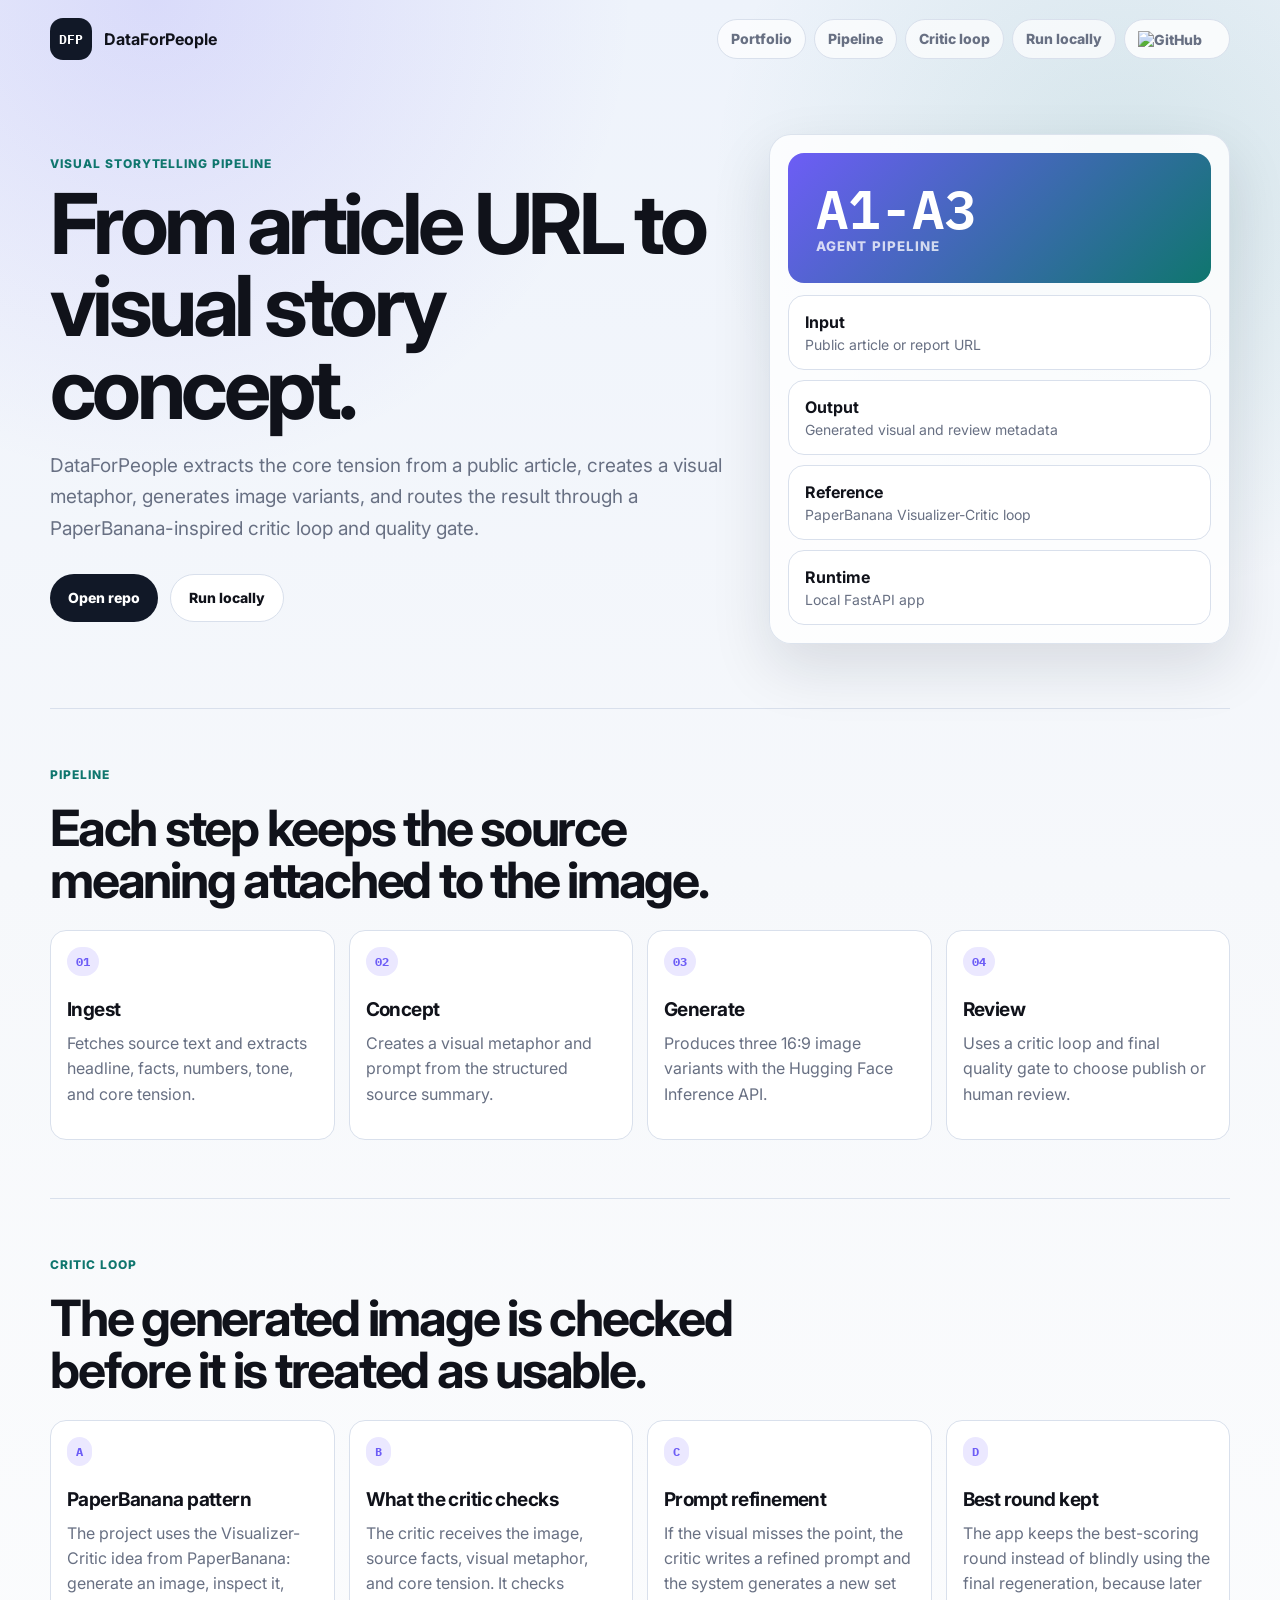
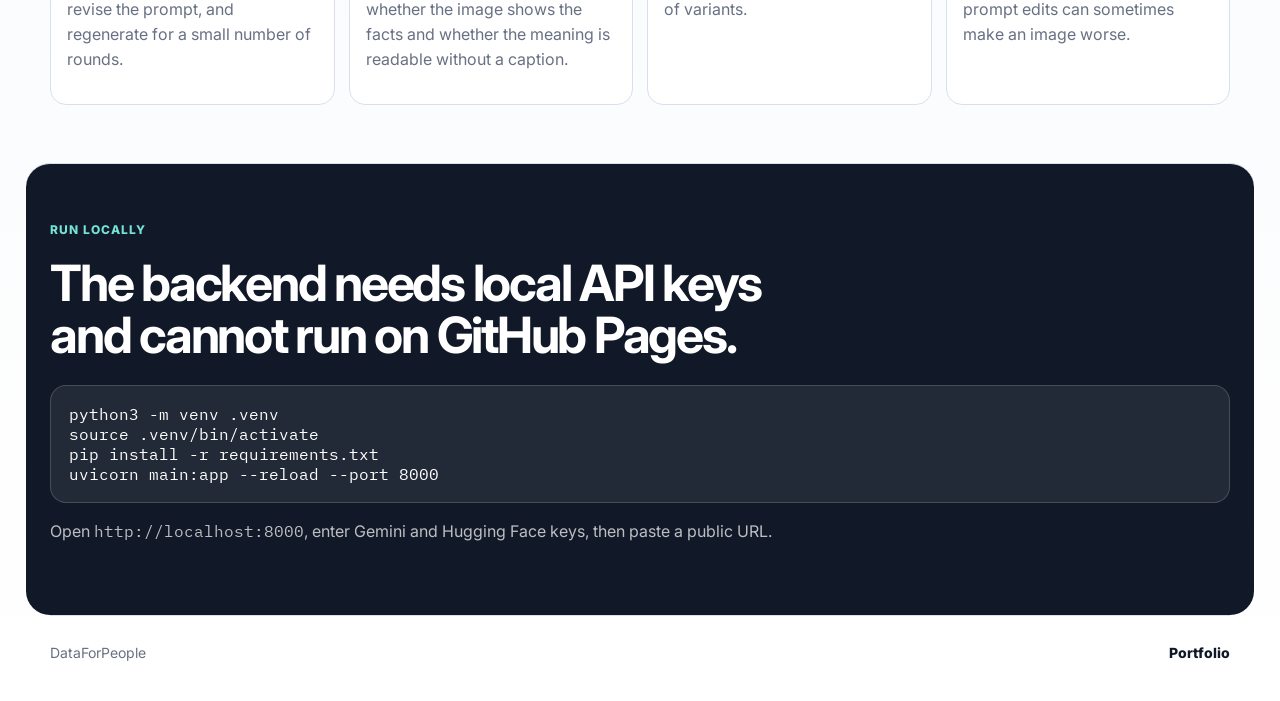
==== docs/index.html @ 2cfd579c "style: use GitHub logo in project nav" ====
<!doctype html>
<html lang="en">
  <head>
    <meta charset="utf-8" />
    <meta name="viewport" content="width=device-width, initial-scale=1" />
    <meta name="description" content="DataForPeople turns public articles into visual story concepts and generated images." />
    <title>DataForPeople</title>
    <link rel="preconnect" href="https://fonts.googleapis.com" />
    <link rel="preconnect" href="https://fonts.gstatic.com" crossorigin />
    <link href="https://fonts.googleapis.com/css2?family=IBM+Plex+Mono:wght@400;500;600&family=Inter:wght@400;500;600;700;800&display=swap" rel="stylesheet" />
    <link rel="stylesheet" href="styles.css" />
  </head>
  <body>
    <header class="site-header">
      <a class="brand" href="#top">
        <span>DFP</span>
        <strong>DataForPeople</strong>
      </a>
      <nav aria-label="Project navigation">
        <a href="https://fbaakyildiz.github.io/">Portfolio</a>
        <a href="#pipeline">Pipeline</a>
        <a href="#critic">Critic loop</a>
        <a href="#run">Run locally</a>
        <a class="github-nav-link" href="https://github.com/fbaakyildiz/DataForPeople" target="_blank" rel="noreferrer" aria-label="Open DataForPeople on GitHub">
          <img src="https://fbaakyildiz.github.io/assets/githublogo.png" alt="GitHub" />
        </a>
      </nav>
    </header>

    <main id="top">
      <section class="hero">
        <div>
          <p class="eyebrow">Visual storytelling pipeline</p>
          <h1>From article URL to visual story concept.</h1>
          <p class="hero-text">
            DataForPeople extracts the core tension from a public article, creates a visual metaphor,
            generates image variants, and routes the result through a PaperBanana-inspired critic loop
            and quality gate.
          </p>
          <div class="hero-actions">
            <a class="button primary" href="https://github.com/fbaakyildiz/DataForPeople" target="_blank" rel="noreferrer">Open repo</a>
            <a class="button secondary" href="#run">Run locally</a>
          </div>
        </div>
        <aside class="panel" aria-label="Project summary">
          <div class="metric">
            <span>A1-A3</span>
            <small>agent pipeline</small>
          </div>
          <div class="panel-grid">
            <div>
              <strong>Input</strong>
              <span>Public article or report URL</span>
            </div>
            <div>
              <strong>Output</strong>
              <span>Generated visual and review metadata</span>
            </div>
            <div>
              <strong>Reference</strong>
              <span>PaperBanana Visualizer-Critic loop</span>
            </div>
            <div>
              <strong>Runtime</strong>
              <span>Local FastAPI app</span>
            </div>
          </div>
        </aside>
      </section>

      <section class="section" id="pipeline">
        <div class="section-heading">
          <p class="eyebrow">Pipeline</p>
          <h2>Each step keeps the source meaning attached to the image.</h2>
        </div>
        <div class="steps-grid">
          <article>
            <span>01</span>
            <h3>Ingest</h3>
            <p>Fetches source text and extracts headline, facts, numbers, tone, and core tension.</p>
          </article>
          <article>
            <span>02</span>
            <h3>Concept</h3>
            <p>Creates a visual metaphor and prompt from the structured source summary.</p>
          </article>
          <article>
            <span>03</span>
            <h3>Generate</h3>
            <p>Produces three 16:9 image variants with the Hugging Face Inference API.</p>
          </article>
          <article>
            <span>04</span>
            <h3>Review</h3>
            <p>Uses a critic loop and final quality gate to choose publish or human review.</p>
          </article>
        </div>
      </section>

      <section class="section" id="critic">
        <div class="section-heading">
          <p class="eyebrow">Critic loop</p>
          <h2>The generated image is checked before it is treated as usable.</h2>
        </div>
        <div class="steps-grid">
          <article>
            <span>A</span>
            <h3>PaperBanana pattern</h3>
            <p>The project uses the Visualizer-Critic idea from PaperBanana: generate an image, inspect it, revise the prompt, and regenerate for a small number of rounds.</p>
          </article>
          <article>
            <span>B</span>
            <h3>What the critic checks</h3>
            <p>The critic receives the image, source facts, visual metaphor, and core tension. It checks whether the image shows the facts and whether the meaning is readable without a caption.</p>
          </article>
          <article>
            <span>C</span>
            <h3>Prompt refinement</h3>
            <p>If the visual misses the point, the critic writes a refined prompt and the system generates a new set of variants.</p>
          </article>
          <article>
            <span>D</span>
            <h3>Best round kept</h3>
            <p>The app keeps the best-scoring round instead of blindly using the final regeneration, because later prompt edits can sometimes make an image worse.</p>
          </article>
        </div>
      </section>

      <section class="section dark" id="run">
        <div class="section-heading">
          <p class="eyebrow">Run locally</p>
          <h2>The backend needs local API keys and cannot run on GitHub Pages.</h2>
        </div>
        <pre><code>python3 -m venv .venv
source .venv/bin/activate
pip install -r requirements.txt
uvicorn main:app --reload --port 8000</code></pre>
        <p class="note">Open <code>http://localhost:8000</code>, enter Gemini and Hugging Face keys, then paste a public URL.</p>
      </section>
    </main>

    <footer>
      <span>DataForPeople</span>
      <span>
        <a href="https://fbaakyildiz.github.io/">Portfolio</a>
      </span>
    </footer>
  </body>
</html>
---- docs/styles.css ----
:root {
  color-scheme: light;
  --ink: #10121a;
  --muted: #687083;
  --line: #d9e0ec;
  --paper: #f6f8fb;
  --surface: #ffffff;
  --violet: #6d5df6;
  --teal: #0f766e;
  --dark: #111827;
  --shadow: 0 24px 60px rgba(15, 23, 42, 0.12);
}

* {
  box-sizing: border-box;
}

html {
  scroll-behavior: smooth;
}

body {
  margin: 0;
  background:
    radial-gradient(circle at 12% 0%, rgba(109, 93, 246, 0.16), transparent 30rem),
    radial-gradient(circle at 88% 8%, rgba(15, 118, 110, 0.12), transparent 26rem),
    linear-gradient(180deg, #eef3fb 0%, var(--paper) 38%, #ffffff 100%);
  color: var(--ink);
  font-family: Inter, system-ui, -apple-system, BlinkMacSystemFont, "Segoe UI", sans-serif;
}

a {
  color: inherit;
  text-decoration: none;
}

.site-header,
main,
footer {
  width: min(1180px, calc(100% - 32px));
  margin: 0 auto;
}

.site-header {
  display: flex;
  align-items: center;
  justify-content: space-between;
  gap: 20px;
  padding: 18px 0;
}

.brand {
  display: inline-flex;
  align-items: center;
  gap: 12px;
  font-weight: 800;
}

.brand span {
  display: grid;
  width: 42px;
  height: 42px;
  place-items: center;
  border-radius: 13px;
  background: var(--dark);
  color: #ffffff;
  font-family: "IBM Plex Mono", monospace;
  font-size: 13px;
}

nav {
  display: flex;
  flex-wrap: wrap;
  gap: 8px;
  justify-content: flex-end;
}

nav a,
.button {
  border-radius: 999px;
  font-size: 14px;
  font-weight: 800;
}

nav a {
  border: 1px solid var(--line);
  background: rgba(255, 255, 255, 0.7);
  color: var(--muted);
  padding: 10px 13px;
}

nav a.github-nav-link {
  display: inline-flex;
  width: 106px;
  min-height: 40px;
  align-items: center;
  justify-content: center;
  background: rgba(255, 255, 255, 0.82);
  padding: 8px 13px;
}

nav a.github-nav-link img {
  display: block;
  width: 78px;
  height: auto;
  object-fit: contain;
}

.hero {
  display: grid;
  grid-template-columns: minmax(0, 1.2fr) minmax(320px, 0.8fr);
  gap: 28px;
  min-height: 600px;
  align-items: center;
  padding: 56px 0 64px;
}

.eyebrow {
  margin: 0 0 12px;
  color: var(--teal);
  font-size: 12px;
  font-weight: 800;
  letter-spacing: 0.08em;
  text-transform: uppercase;
}

h1,
h2,
h3,
p {
  margin-top: 0;
}

h1 {
  max-width: 820px;
  margin-bottom: 20px;
  font-size: clamp(44px, 7vw, 84px);
  line-height: 0.98;
  letter-spacing: -0.055em;
}

h2 {
  max-width: 760px;
  margin-bottom: 0;
  font-size: clamp(30px, 4vw, 50px);
  line-height: 1.04;
  letter-spacing: -0.045em;
}

.hero-text {
  max-width: 720px;
  color: var(--muted);
  font-size: 19px;
  line-height: 1.65;
}

.hero-actions {
  display: flex;
  flex-wrap: wrap;
  gap: 12px;
  margin-top: 30px;
}

.button {
  display: inline-flex;
  min-height: 48px;
  align-items: center;
  justify-content: center;
  padding: 0 18px;
}

.button.primary {
  background: var(--dark);
  color: #ffffff;
}

.button.secondary {
  border: 1px solid var(--line);
  background: #ffffff;
}

.panel {
  border: 1px solid rgba(217, 224, 236, 0.9);
  border-radius: 22px;
  background: rgba(255, 255, 255, 0.8);
  box-shadow: var(--shadow);
  padding: 18px;
}

.metric {
  border-radius: 16px;
  background: linear-gradient(135deg, var(--violet), var(--teal));
  color: #ffffff;
  padding: 28px;
}

.metric span {
  display: block;
  font-family: "IBM Plex Mono", monospace;
  font-size: 54px;
  font-weight: 600;
  line-height: 1;
}

.metric small {
  color: rgba(255, 255, 255, 0.76);
  font-weight: 800;
  letter-spacing: 0.08em;
  text-transform: uppercase;
}

.panel-grid {
  display: grid;
  gap: 10px;
  margin-top: 12px;
}

.panel-grid div,
.steps-grid article {
  border: 1px solid var(--line);
  border-radius: 16px;
  background: var(--surface);
  padding: 16px;
}

.panel-grid strong,
.panel-grid span {
  display: block;
}

.panel-grid span {
  margin-top: 4px;
  color: var(--muted);
  font-size: 14px;
}

.section {
  border-top: 1px solid var(--line);
  padding: 58px 0;
}

.section.dark {
  width: calc(100% + 48px);
  margin-left: -24px;
  border-radius: 24px;
  background: var(--dark);
  color: #ffffff;
  padding: 58px 24px;
}

.section.dark .eyebrow {
  color: #75e2d5;
}

.section.dark .note {
  color: rgba(255, 255, 255, 0.72);
}

.section-heading {
  display: grid;
  gap: 8px;
  margin-bottom: 24px;
}

.steps-grid {
  display: grid;
  grid-template-columns: repeat(4, minmax(0, 1fr));
  gap: 14px;
}

.steps-grid span {
  display: inline-flex;
  margin-bottom: 22px;
  border-radius: 999px;
  background: #ebe8ff;
  color: var(--violet);
  font-family: "IBM Plex Mono", monospace;
  font-size: 12px;
  font-weight: 800;
  padding: 7px 9px;
}

.steps-grid h3 {
  margin-bottom: 10px;
  font-size: 19px;
  letter-spacing: -0.03em;
}

.steps-grid p {
  color: var(--muted);
  line-height: 1.58;
}

pre {
  margin: 0 0 18px;
  overflow-x: auto;
  border: 1px solid rgba(255, 255, 255, 0.16);
  border-radius: 16px;
  background: rgba(255, 255, 255, 0.08);
  padding: 18px;
}

code {
  font-family: "IBM Plex Mono", monospace;
}

footer {
  display: flex;
  justify-content: space-between;
  gap: 16px;
  border-top: 1px solid var(--line);
  color: var(--muted);
  font-size: 14px;
  padding: 28px 0 40px;
}

footer span:last-child {
  display: flex;
  flex-wrap: wrap;
  gap: 14px;
}

footer a {
  color: var(--dark);
  font-weight: 800;
}

@media (max-width: 920px) {
  .hero,
  .steps-grid {
    grid-template-columns: 1fr;
  }
}

@media (max-width: 680px) {
  .site-header,
  footer {
    align-items: flex-start;
    flex-direction: column;
  }

  nav {
    justify-content: flex-start;
  }

  h1 {
    font-size: 43px;
  }

  .button {
    width: 100%;
  }
}
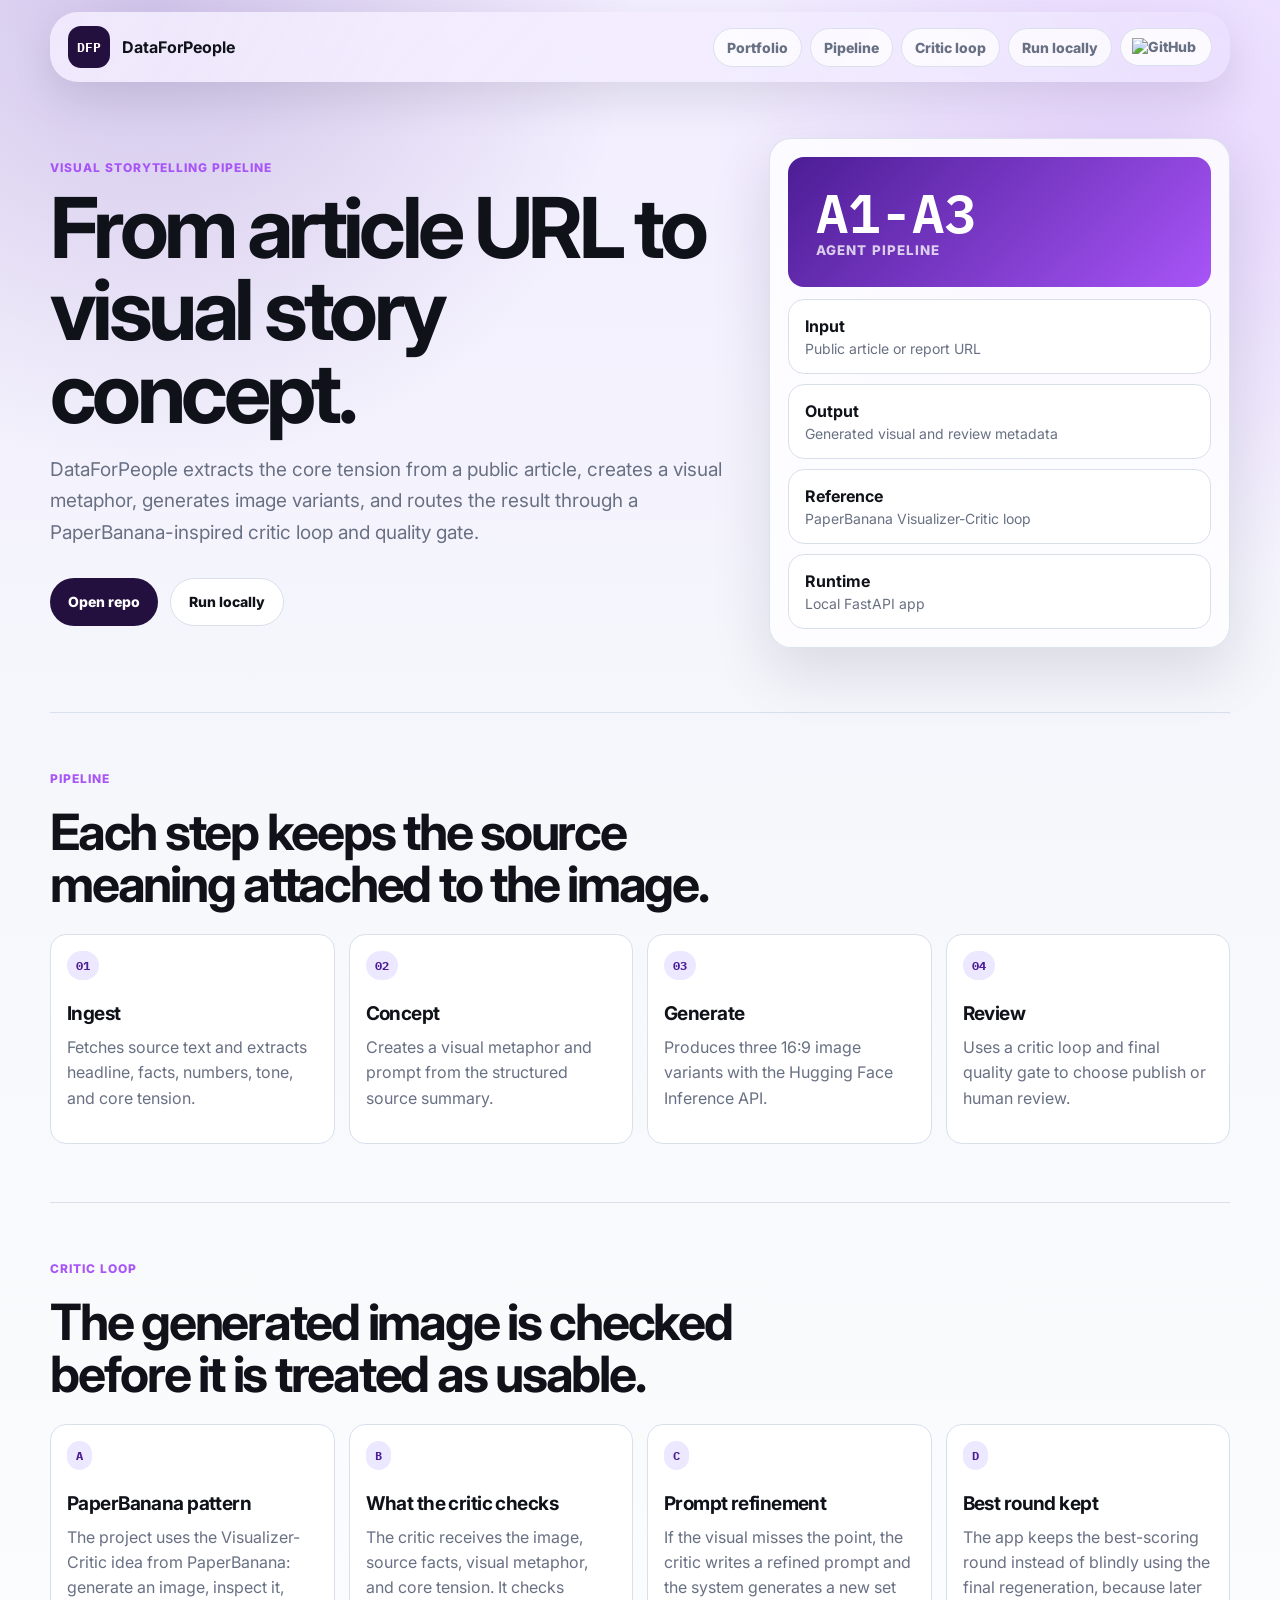
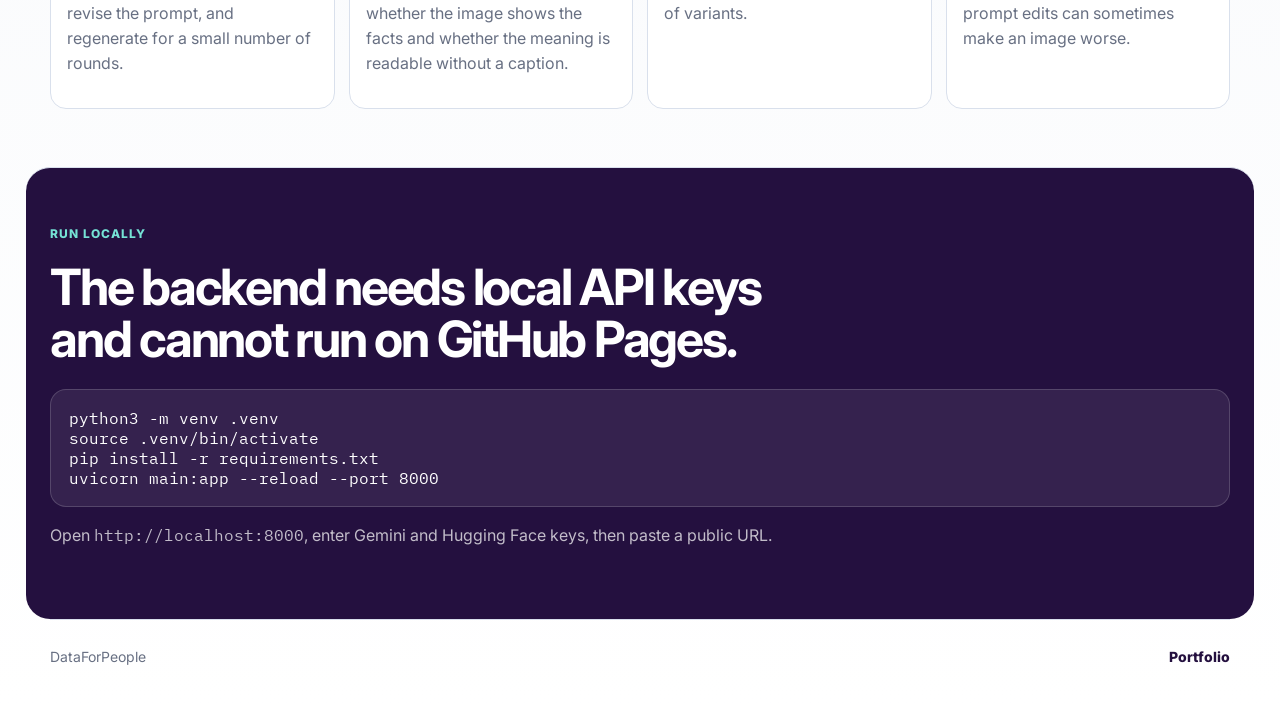
==== commit e974374e: "update" ====
--- a/docs/index.html
+++ b/docs/index.html
@@ -145,5 +145,7 @@
         <a href="https://fbaakyildiz.github.io/">Portfolio</a>
       </span>
     </footer>
+    <script src="https://cdnjs.cloudflare.com/ajax/libs/animejs/3.2.1/anime.min.js"></script>
+    <script src="https://fbaakyildiz.github.io/assets/page-animations.js?v=anime-2"></script>
   </body>
 </html>
--- a/docs/styles.css
+++ b/docs/styles.css
@@ -5,9 +5,9 @@
   --line: #d9e0ec;
   --paper: #f6f8fb;
   --surface: #ffffff;
-  --violet: #6d5df6;
-  --teal: #0f766e;
-  --dark: #111827;
+  --violet: #4c1d95;
+  --teal: #a855f7;
+  --dark: #24103f;
   --shadow: 0 24px 60px rgba(15, 23, 42, 0.12);
 }
 
@@ -22,9 +22,9 @@
 body {
   margin: 0;
   background:
-    radial-gradient(circle at 12% 0%, rgba(109, 93, 246, 0.16), transparent 30rem),
-    radial-gradient(circle at 88% 8%, rgba(15, 118, 110, 0.12), transparent 26rem),
-    linear-gradient(180deg, #eef3fb 0%, var(--paper) 38%, #ffffff 100%);
+    radial-gradient(circle at 12% 0%, rgba(76, 29, 149, 0.2), transparent 30rem),
+    radial-gradient(circle at 88% 8%, rgba(168, 85, 247, 0.18), transparent 26rem),
+    linear-gradient(180deg, #f2edff 0%, var(--paper) 38%, #ffffff 100%);
   color: var(--ink);
   font-family: Inter, system-ui, -apple-system, BlinkMacSystemFont, "Segoe UI", sans-serif;
 }
@@ -42,11 +42,22 @@
 }
 
 .site-header {
-  display: flex;
+  position: sticky;
+  top: 12px;
+  z-index: 20;
+  display: flex;
+  margin: 12px auto 0;
   align-items: center;
   justify-content: space-between;
   gap: 20px;
-  padding: 18px 0;
+  padding: 14px 18px;
+  border-radius: 28px;
+  background:
+    linear-gradient(135deg, rgba(246, 240, 255, 0.92), rgba(238, 232, 255, 0.82)),
+    radial-gradient(circle at 0% 0%, rgba(76, 29, 149, 0.34), transparent 22rem),
+    radial-gradient(circle at 100% 0%, rgba(168, 85, 247, 0.3), transparent 20rem);
+  box-shadow: 0 18px 42px rgba(15, 23, 42, 0.1);
+  backdrop-filter: blur(18px) saturate(1.16);
 }
 
 .brand {
@@ -91,18 +102,22 @@
 
 nav a.github-nav-link {
   display: inline-flex;
-  width: 106px;
-  min-height: 40px;
+  width: 92px;
+  height: 38px;
+  min-height: 38px;
   align-items: center;
   justify-content: center;
   background: rgba(255, 255, 255, 0.82);
-  padding: 8px 13px;
+  overflow: hidden;
+  padding: 8px 11px;
 }
 
 nav a.github-nav-link img {
   display: block;
-  width: 78px;
-  height: auto;
+  width: 68px !important;
+  max-width: 68px;
+  height: auto !important;
+  max-height: 18px;
   object-fit: contain;
 }
 
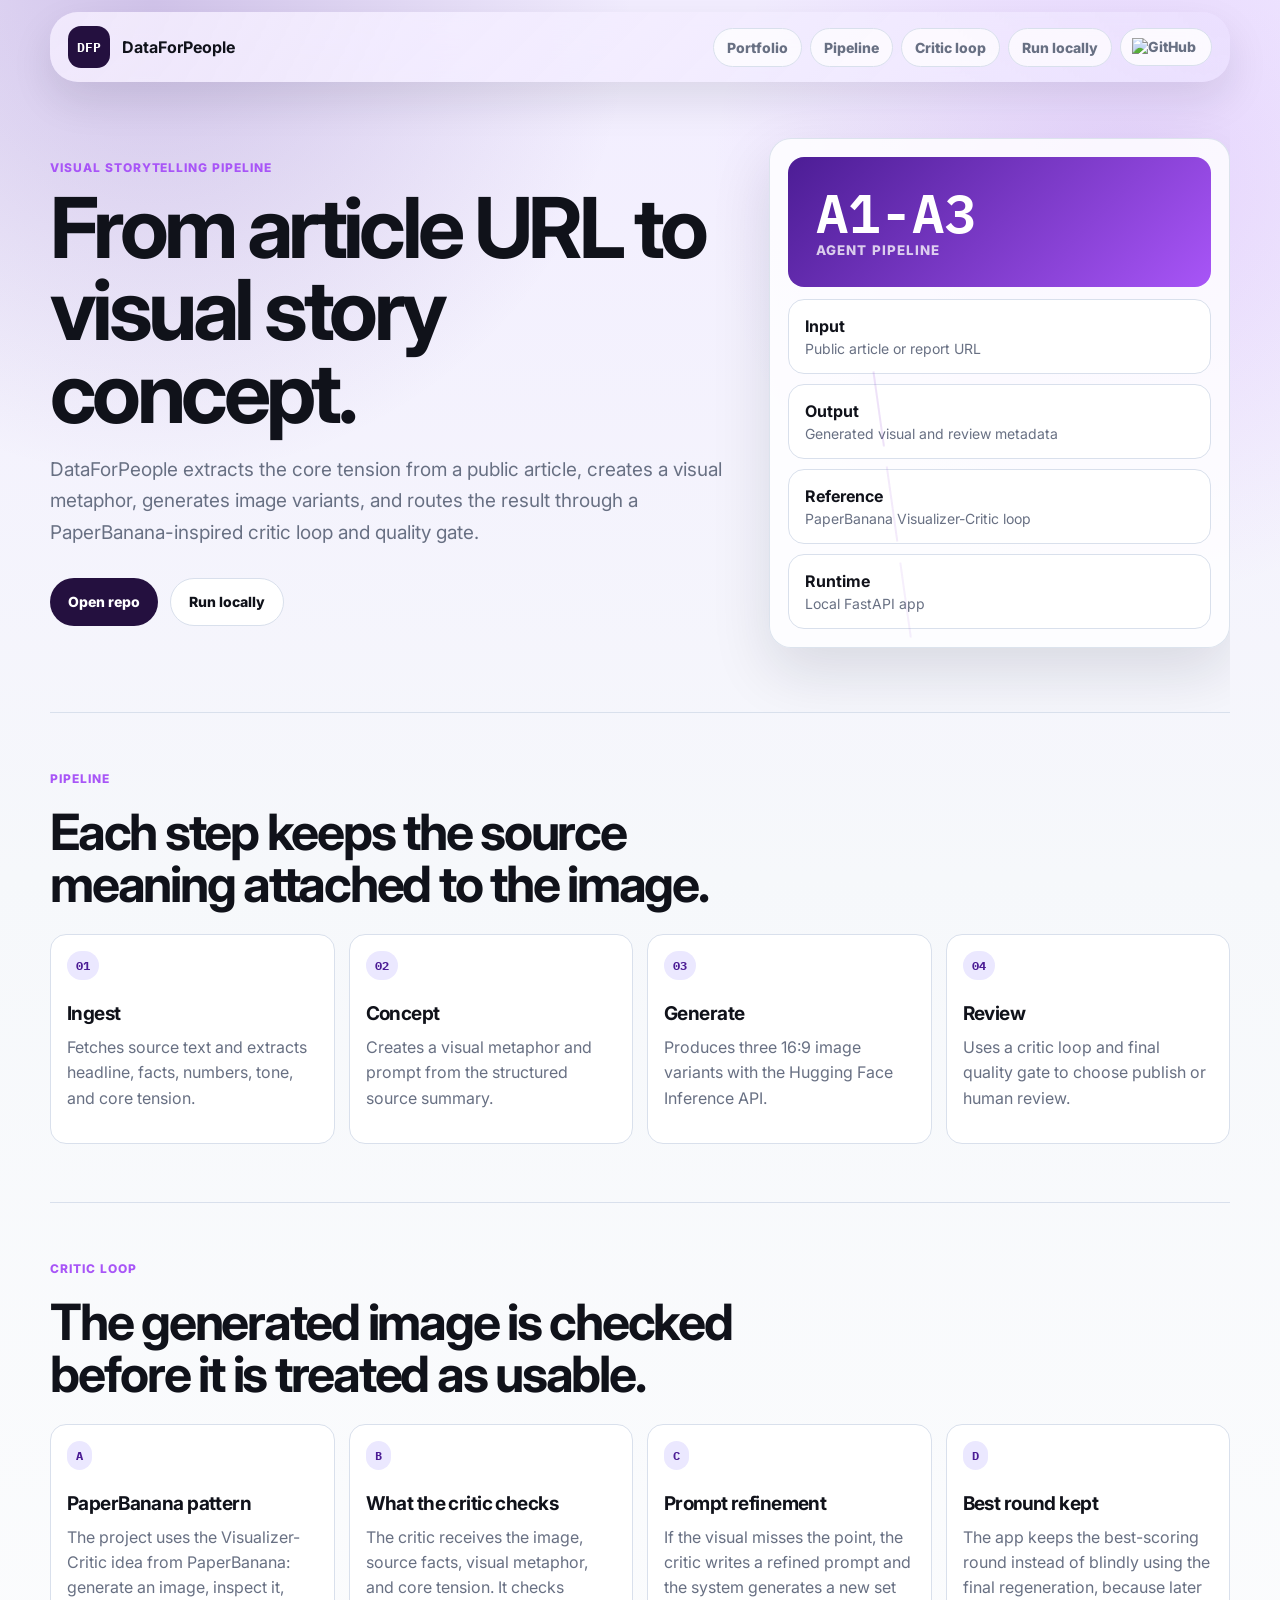
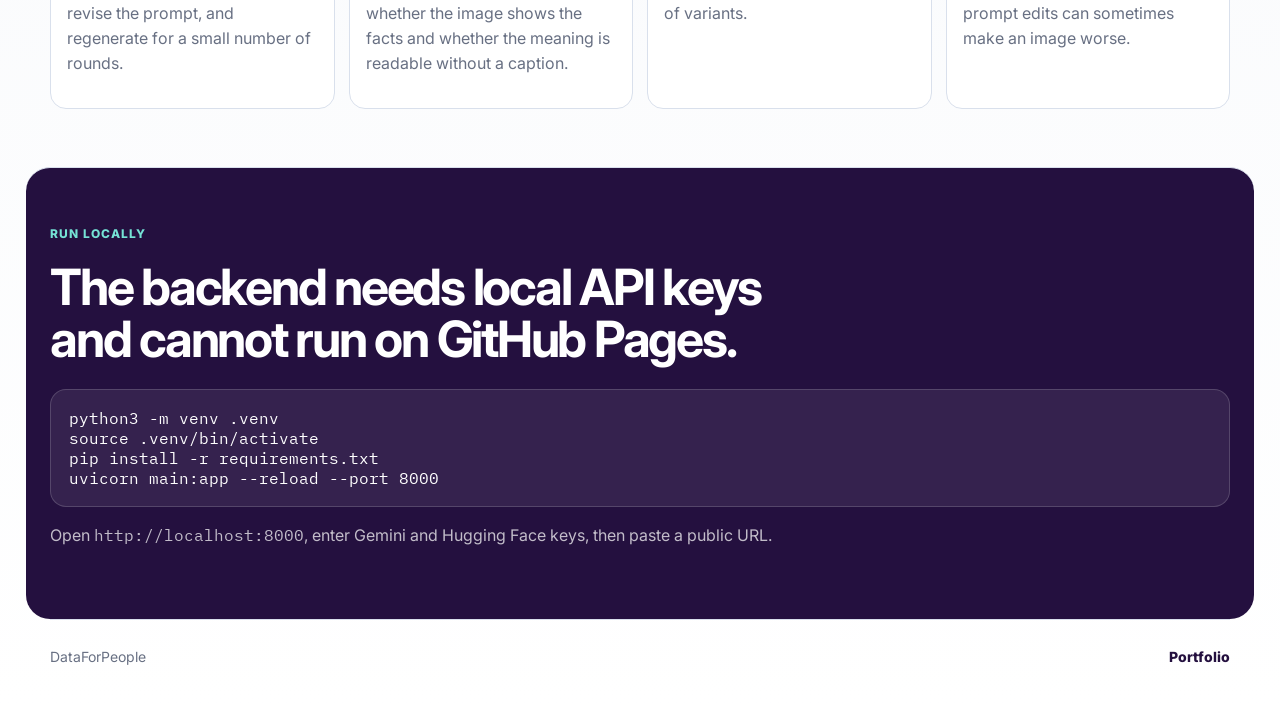
==== commit cac3aa03: "update" ====
--- a/docs/index.html
+++ b/docs/index.html
@@ -9,6 +9,38 @@
     <link rel="preconnect" href="https://fonts.gstatic.com" crossorigin />
     <link href="https://fonts.googleapis.com/css2?family=IBM+Plex+Mono:wght@400;500;600&family=Inter:wght@400;500;600;700;800&display=swap" rel="stylesheet" />
     <link rel="stylesheet" href="styles.css" />
+    <style>
+      .hero {
+        position: relative;
+        overflow: hidden;
+      }
+
+      .hero::before {
+        position: absolute;
+        right: -80px;
+        bottom: 20px;
+        width: min(42vw, 420px);
+        height: min(42vw, 420px);
+        pointer-events: none;
+        background:
+          linear-gradient(90deg, rgba(126, 34, 206, 0.18) 2px, transparent 2px) 0 20% / 100% 18% no-repeat,
+          linear-gradient(90deg, rgba(126, 34, 206, 0.13) 2px, transparent 2px) 0 48% / 82% 18% no-repeat,
+          linear-gradient(90deg, rgba(126, 34, 206, 0.1) 2px, transparent 2px) 0 76% / 68% 18% no-repeat;
+        content: "";
+        filter: blur(0.2px);
+        opacity: 0.72;
+        transform: rotate(-8deg);
+      }
+
+      @media (max-width: 680px) {
+        .hero::before {
+          right: -120px;
+          width: 260px;
+          height: 260px;
+          opacity: 0.38;
+        }
+      }
+    </style>
   </head>
   <body>
     <header class="site-header">
@@ -146,6 +178,6 @@
       </span>
     </footer>
     <script src="https://cdnjs.cloudflare.com/ajax/libs/animejs/3.2.1/anime.min.js"></script>
-    <script src="https://fbaakyildiz.github.io/assets/page-animations.js?v=anime-2"></script>
+    <script src="https://fbaakyildiz.github.io/assets/page-animations.js?v=anime-3"></script>
   </body>
 </html>
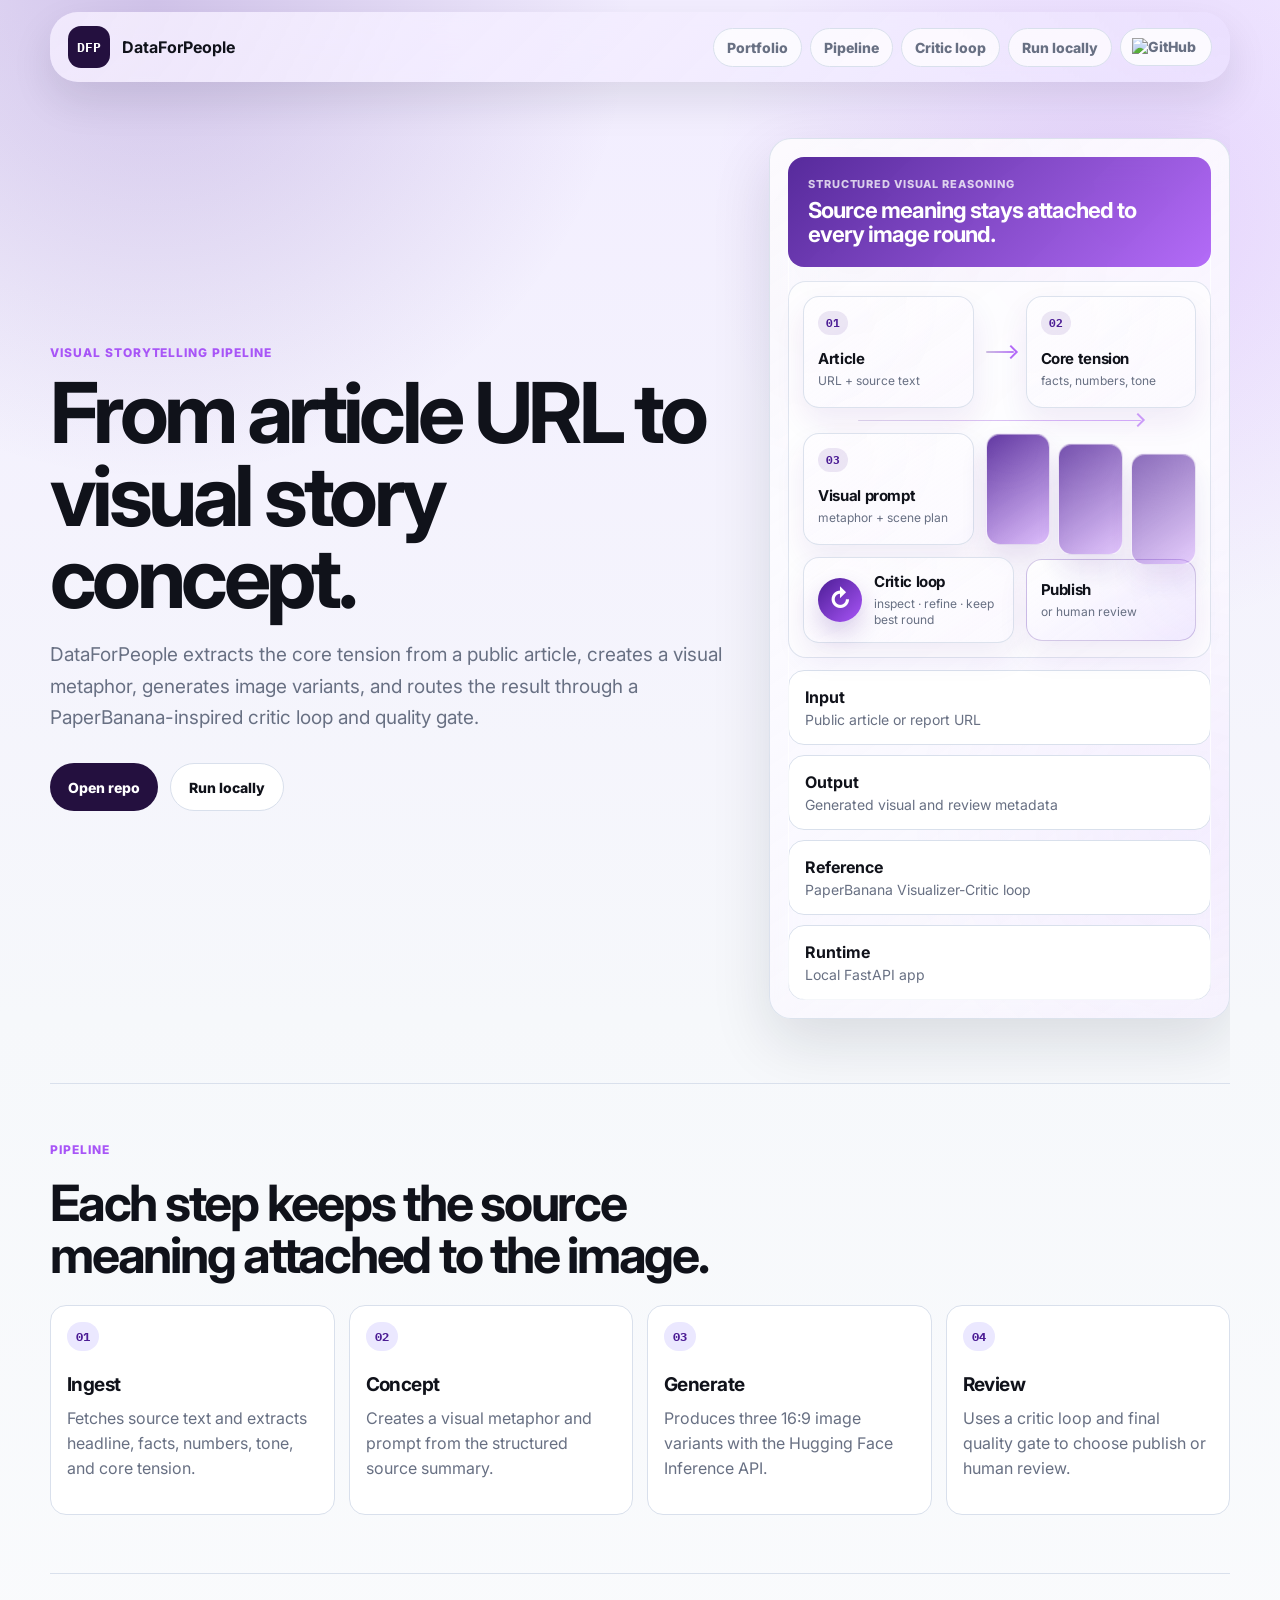
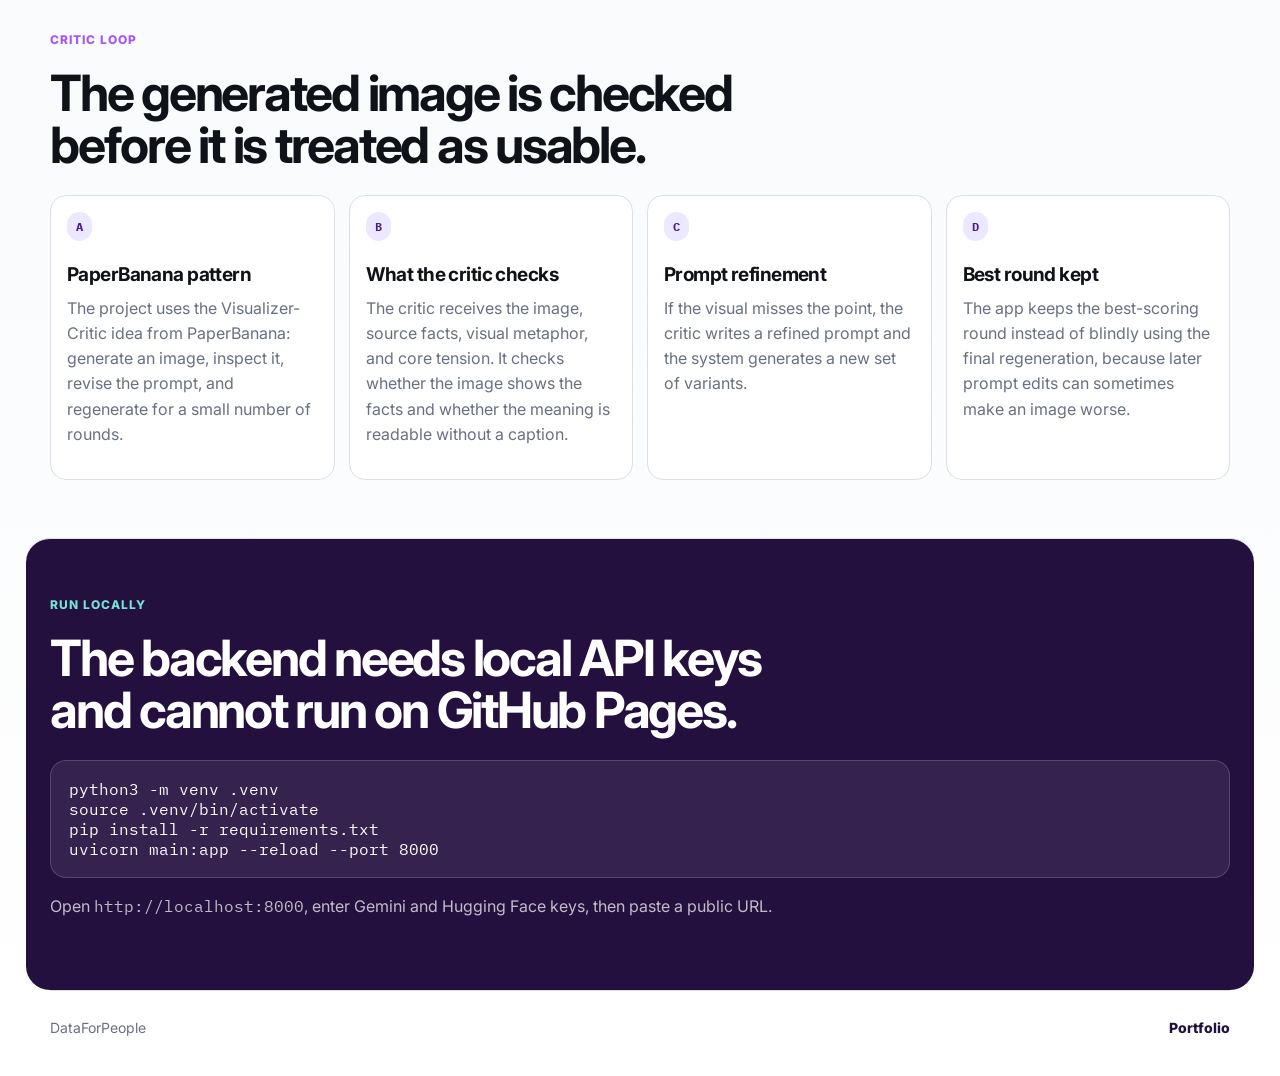
==== commit 1c65f164: "update" ====
--- a/docs/index.html
+++ b/docs/index.html
@@ -8,7 +8,7 @@
     <link rel="preconnect" href="https://fonts.googleapis.com" />
     <link rel="preconnect" href="https://fonts.gstatic.com" crossorigin />
     <link href="https://fonts.googleapis.com/css2?family=IBM+Plex+Mono:wght@400;500;600&family=Inter:wght@400;500;600;700;800&display=swap" rel="stylesheet" />
-    <link rel="stylesheet" href="styles.css" />
+    <link rel="stylesheet" href="styles.css?v=flow-1" />
     <style>
       .hero {
         position: relative;
@@ -49,7 +49,7 @@
         <strong>DataForPeople</strong>
       </a>
       <nav aria-label="Project navigation">
-        <a href="https://fbaakyildiz.github.io/">Portfolio</a>
+        <a href="https://fbaakyildiz.github.io/?skipIntro=1#projects">Portfolio</a>
         <a href="#pipeline">Pipeline</a>
         <a href="#critic">Critic loop</a>
         <a href="#run">Run locally</a>
@@ -74,10 +74,45 @@
             <a class="button secondary" href="#run">Run locally</a>
           </div>
         </div>
-        <aside class="panel" aria-label="Project summary">
-          <div class="metric">
-            <span>A1-A3</span>
-            <small>agent pipeline</small>
+        <aside class="panel story-flow" aria-label="DataForPeople pipeline diagram">
+          <div class="flow-header">
+            <span>Structured visual reasoning</span>
+            <strong>Source meaning stays attached to every image round.</strong>
+          </div>
+          <div class="flow-diagram" aria-hidden="true">
+            <div class="flow-node source">
+              <small>01</small>
+              <strong>Article</strong>
+              <span>URL + source text</span>
+            </div>
+            <div class="flow-rail"></div>
+            <div class="flow-node meaning">
+              <small>02</small>
+              <strong>Core tension</strong>
+              <span>facts, numbers, tone</span>
+            </div>
+            <div class="flow-rail split"></div>
+            <div class="flow-node prompt">
+              <small>03</small>
+              <strong>Visual prompt</strong>
+              <span>metaphor + scene plan</span>
+            </div>
+            <div class="variant-stack" aria-label="Generated image variants">
+              <span></span>
+              <span></span>
+              <span></span>
+            </div>
+            <div class="critic-loop">
+              <span class="loop-arrow">↻</span>
+              <div>
+                <strong>Critic loop</strong>
+                <small>inspect · refine · keep best round</small>
+              </div>
+            </div>
+            <div class="flow-gate">
+              <strong>Publish</strong>
+              <span>or human review</span>
+            </div>
           </div>
           <div class="panel-grid">
             <div>
@@ -174,7 +209,7 @@
     <footer>
       <span>DataForPeople</span>
       <span>
-        <a href="https://fbaakyildiz.github.io/">Portfolio</a>
+        <a href="https://fbaakyildiz.github.io/?skipIntro=1#projects">Portfolio</a>
       </span>
     </footer>
     <script src="https://cdnjs.cloudflare.com/ajax/libs/animejs/3.2.1/anime.min.js"></script>
--- a/docs/styles.css
+++ b/docs/styles.css
@@ -202,26 +202,197 @@
   padding: 18px;
 }
 
-.metric {
+.story-flow {
+  position: relative;
+  overflow: hidden;
+  background:
+    linear-gradient(145deg, rgba(255, 255, 255, 0.88), rgba(248, 245, 255, 0.7)),
+    radial-gradient(circle at 18% 12%, rgba(76, 29, 149, 0.16), transparent 17rem),
+    radial-gradient(circle at 92% 78%, rgba(168, 85, 247, 0.22), transparent 18rem);
+  backdrop-filter: blur(20px) saturate(1.16);
+}
+
+.story-flow::before {
+  position: absolute;
+  inset: 18px;
+  border: 1px solid rgba(255, 255, 255, 0.74);
+  border-radius: 18px;
+  content: "";
+  pointer-events: none;
+}
+
+.flow-header {
+  position: relative;
+  z-index: 1;
+  display: grid;
+  gap: 8px;
+  margin-bottom: 14px;
   border-radius: 16px;
+  background: linear-gradient(135deg, rgba(76, 29, 149, 0.94), rgba(168, 85, 247, 0.86));
+  color: #ffffff;
+  padding: 20px;
+}
+
+.flow-header span {
+  color: rgba(255, 255, 255, 0.76);
+  font-size: 11px;
+  font-weight: 800;
+  letter-spacing: 0.08em;
+  text-transform: uppercase;
+}
+
+.flow-header strong {
+  max-width: 340px;
+  font-size: 22px;
+  line-height: 1.08;
+  letter-spacing: -0.045em;
+}
+
+.flow-diagram {
+  position: relative;
+  z-index: 1;
+  display: grid;
+  grid-template-columns: 1fr 28px 1fr;
+  gap: 12px;
+  align-items: center;
+  border: 1px solid rgba(217, 224, 236, 0.82);
+  border-radius: 18px;
+  background: rgba(255, 255, 255, 0.66);
+  padding: 14px;
+}
+
+.flow-node,
+.critic-loop,
+.flow-gate {
+  border: 1px solid rgba(217, 224, 236, 0.92);
+  border-radius: 16px;
+  background:
+    linear-gradient(145deg, rgba(255, 255, 255, 0.9), rgba(250, 247, 255, 0.72)),
+    radial-gradient(circle at 0% 0%, rgba(168, 85, 247, 0.13), transparent 9rem);
+  box-shadow: 0 14px 30px rgba(76, 29, 149, 0.08);
+  padding: 14px;
+}
+
+.flow-node {
+  min-height: 112px;
+}
+
+.flow-node small {
+  display: inline-flex;
+  margin-bottom: 14px;
+  border-radius: 999px;
+  background: rgba(76, 29, 149, 0.1);
+  color: var(--violet);
+  font-family: "IBM Plex Mono", monospace;
+  font-size: 11px;
+  font-weight: 800;
+  padding: 5px 8px;
+}
+
+.flow-node strong,
+.critic-loop strong,
+.flow-gate strong {
+  display: block;
+  font-size: 15px;
+  letter-spacing: -0.025em;
+}
+
+.flow-node span,
+.critic-loop small,
+.flow-gate span {
+  display: block;
+  margin-top: 5px;
+  color: var(--muted);
+  font-size: 12px;
+  line-height: 1.35;
+}
+
+.flow-rail {
+  position: relative;
+  height: 2px;
+  border-radius: 999px;
+  background: linear-gradient(90deg, rgba(76, 29, 149, 0.28), rgba(168, 85, 247, 0.76));
+}
+
+.flow-rail::after {
+  position: absolute;
+  top: 50%;
+  right: -2px;
+  width: 8px;
+  height: 8px;
+  border-top: 2px solid rgba(168, 85, 247, 0.88);
+  border-right: 2px solid rgba(168, 85, 247, 0.88);
+  content: "";
+  transform: translateY(-50%) rotate(45deg);
+}
+
+.flow-rail.split {
+  grid-column: 1 / -1;
+  width: 72%;
+  height: 1px;
+  justify-self: center;
+  opacity: 0.64;
+}
+
+.prompt {
+  grid-column: 1 / 2;
+}
+
+.variant-stack {
+  display: grid;
+  grid-column: 2 / 4;
+  grid-template-columns: repeat(3, 1fr);
+  gap: 8px;
+  height: 112px;
+}
+
+.variant-stack span {
+  border: 1px solid rgba(255, 255, 255, 0.78);
+  border-radius: 14px;
+  background:
+    linear-gradient(145deg, rgba(76, 29, 149, 0.88), rgba(168, 85, 247, 0.38)),
+    radial-gradient(circle at 50% 20%, rgba(255, 255, 255, 0.58), transparent 2.4rem);
+  box-shadow: inset 0 1px 0 rgba(255, 255, 255, 0.42), 0 16px 26px rgba(76, 29, 149, 0.13);
+}
+
+.variant-stack span:nth-child(2) {
+  transform: translateY(10px);
+  opacity: 0.88;
+}
+
+.variant-stack span:nth-child(3) {
+  transform: translateY(20px);
+  opacity: 0.74;
+}
+
+.critic-loop {
+  display: flex;
+  grid-column: 1 / 3;
+  align-items: center;
+  gap: 12px;
+}
+
+.loop-arrow {
+  display: grid;
+  width: 44px;
+  height: 44px;
+  flex: 0 0 auto;
+  place-items: center;
+  border-radius: 50%;
   background: linear-gradient(135deg, var(--violet), var(--teal));
   color: #ffffff;
-  padding: 28px;
-}
-
-.metric span {
-  display: block;
-  font-family: "IBM Plex Mono", monospace;
-  font-size: 54px;
-  font-weight: 600;
-  line-height: 1;
-}
-
-.metric small {
-  color: rgba(255, 255, 255, 0.76);
-  font-weight: 800;
-  letter-spacing: 0.08em;
-  text-transform: uppercase;
+  font-size: 24px;
+  font-weight: 800;
+  box-shadow: 0 12px 24px rgba(76, 29, 149, 0.2);
+}
+
+.flow-gate {
+  min-height: 82px;
+  align-content: center;
+  border-color: rgba(76, 29, 149, 0.24);
+  background:
+    linear-gradient(145deg, rgba(255, 255, 255, 0.92), rgba(239, 233, 255, 0.78)),
+    radial-gradient(circle at 100% 0%, rgba(168, 85, 247, 0.2), transparent 8rem);
 }
 
 .panel-grid {
@@ -365,4 +536,38 @@
   .button {
     width: 100%;
   }
-}
+
+  .flow-diagram {
+    grid-template-columns: 1fr;
+  }
+
+  .flow-rail,
+  .flow-rail.split,
+  .prompt,
+  .variant-stack,
+  .critic-loop {
+    grid-column: auto;
+  }
+
+  .flow-rail {
+    width: 2px;
+    height: 22px;
+    justify-self: center;
+    background: linear-gradient(180deg, rgba(76, 29, 149, 0.28), rgba(168, 85, 247, 0.76));
+  }
+
+  .flow-rail::after {
+    top: auto;
+    right: 50%;
+    bottom: -2px;
+    transform: translateX(50%) rotate(135deg);
+  }
+
+  .variant-stack {
+    height: 86px;
+  }
+
+  .critic-loop {
+    align-items: flex-start;
+  }
+}
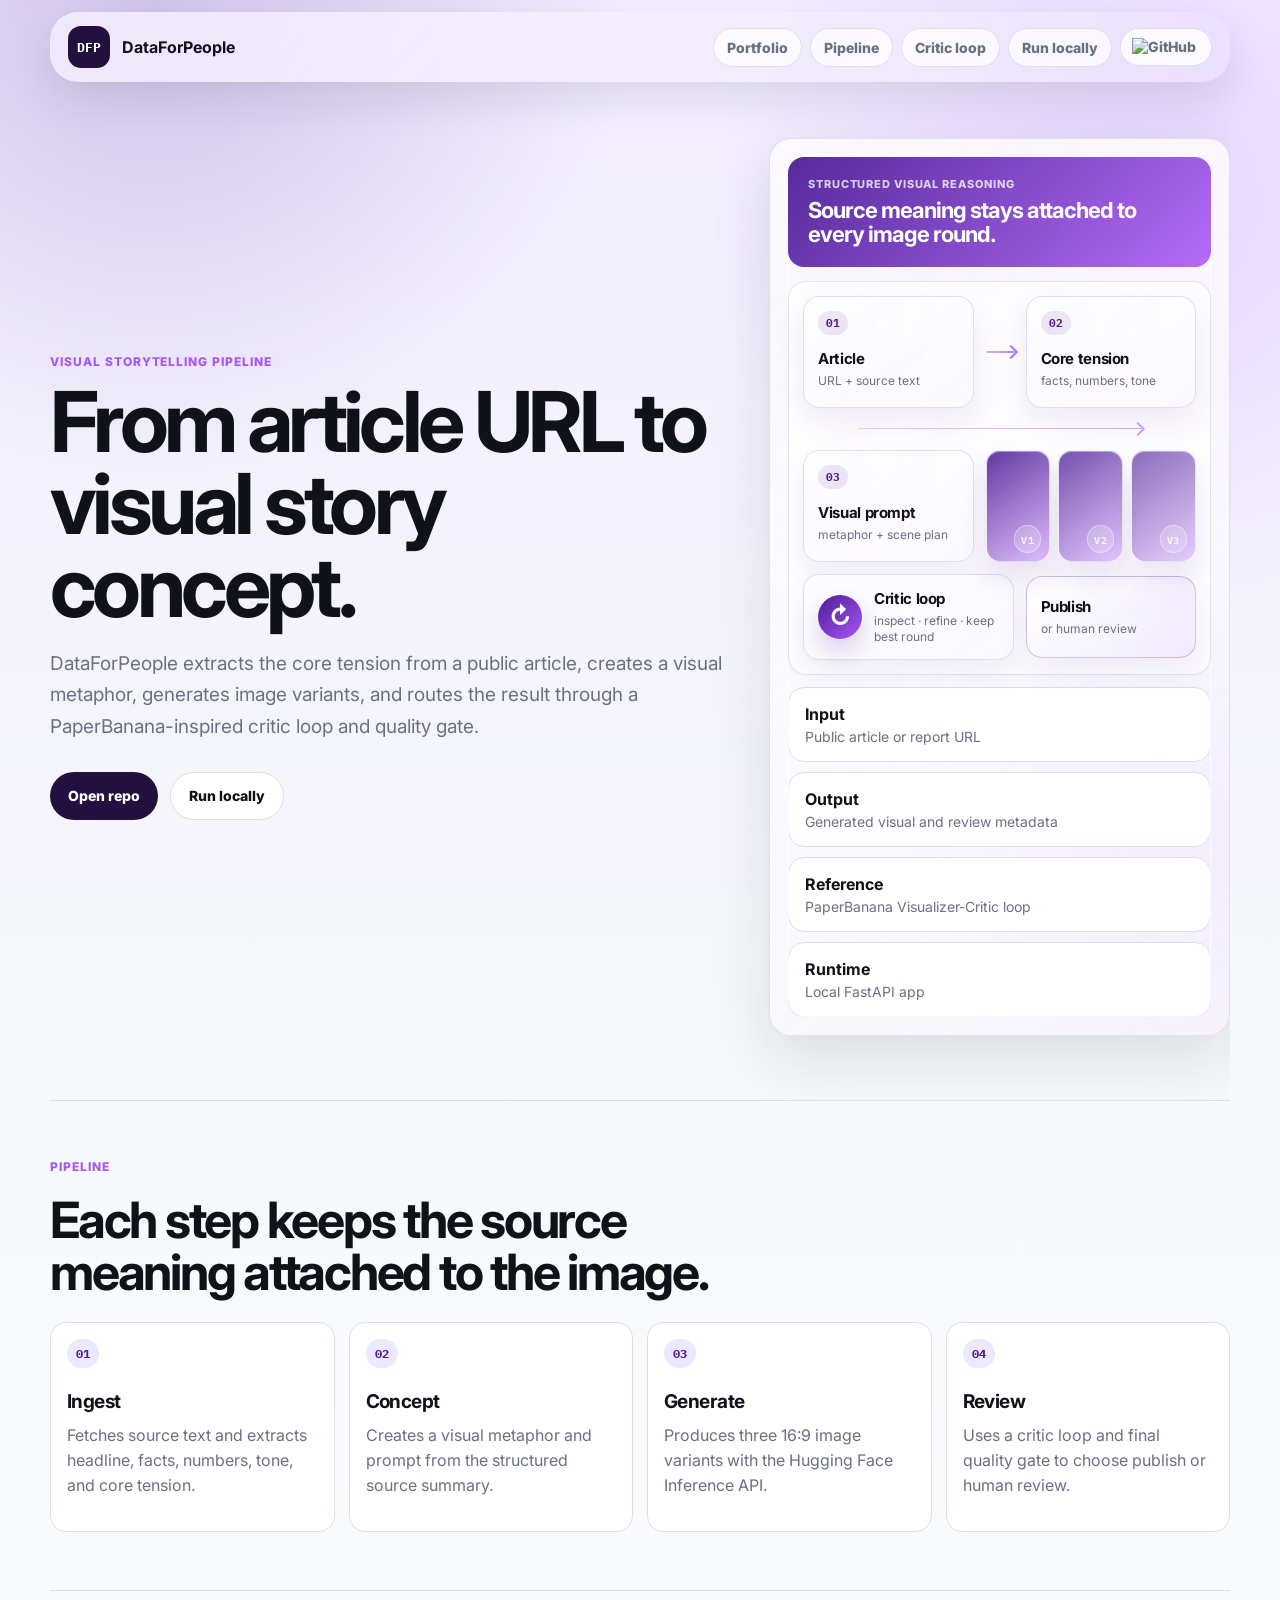
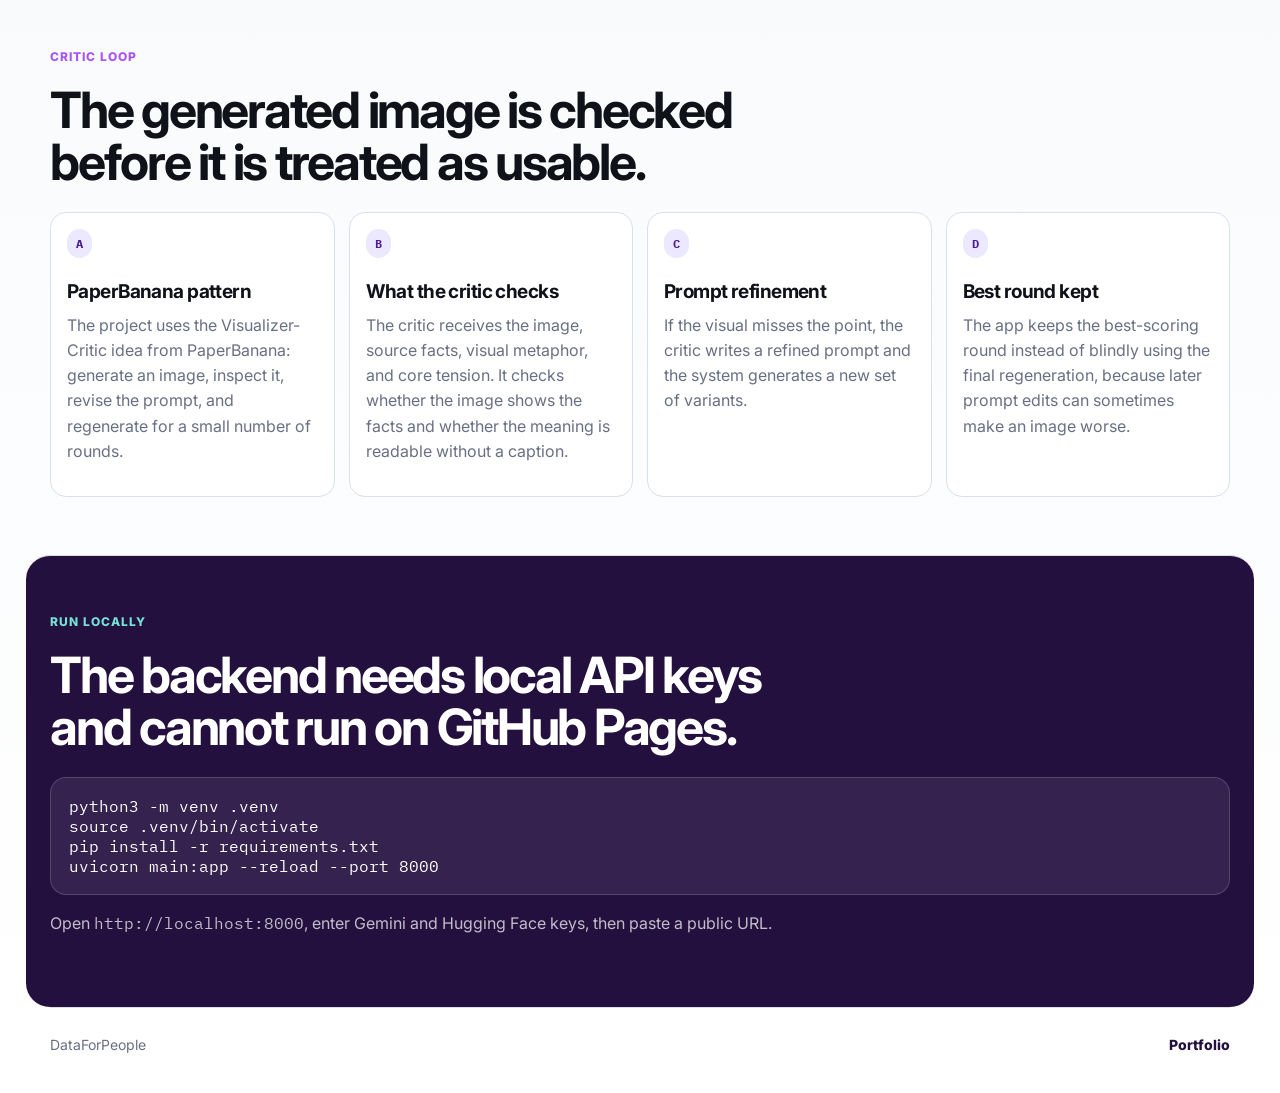
==== commit 9a23bbfb: "update" ====
--- a/docs/index.html
+++ b/docs/index.html
@@ -8,7 +8,7 @@
     <link rel="preconnect" href="https://fonts.googleapis.com" />
     <link rel="preconnect" href="https://fonts.gstatic.com" crossorigin />
     <link href="https://fonts.googleapis.com/css2?family=IBM+Plex+Mono:wght@400;500;600&family=Inter:wght@400;500;600;700;800&display=swap" rel="stylesheet" />
-    <link rel="stylesheet" href="styles.css?v=flow-1" />
+    <link rel="stylesheet" href="styles.css?v=flow-2" />
     <style>
       .hero {
         position: relative;
@@ -98,9 +98,9 @@
               <span>metaphor + scene plan</span>
             </div>
             <div class="variant-stack" aria-label="Generated image variants">
-              <span></span>
-              <span></span>
-              <span></span>
+              <span data-variant="V1"></span>
+              <span data-variant="V2"></span>
+              <span data-variant="V3"></span>
             </div>
             <div class="critic-loop">
               <span class="loop-arrow">↻</span>
--- a/docs/styles.css
+++ b/docs/styles.css
@@ -252,7 +252,13 @@
   position: relative;
   z-index: 1;
   display: grid;
+  grid-template-areas:
+    "source rail meaning"
+    "split split split"
+    "prompt variants variants"
+    "critic critic gate";
   grid-template-columns: 1fr 28px 1fr;
+  grid-template-rows: auto 18px auto auto;
   gap: 12px;
   align-items: center;
   border: 1px solid rgba(217, 224, 236, 0.82);
@@ -277,6 +283,14 @@
   min-height: 112px;
 }
 
+.source {
+  grid-area: source;
+}
+
+.meaning {
+  grid-area: meaning;
+}
+
 .flow-node small {
   display: inline-flex;
   margin-bottom: 14px;
@@ -308,6 +322,7 @@
 }
 
 .flow-rail {
+  grid-area: rail;
   position: relative;
   height: 2px;
   border-radius: 999px;
@@ -327,7 +342,7 @@
 }
 
 .flow-rail.split {
-  grid-column: 1 / -1;
+  grid-area: split;
   width: 72%;
   height: 1px;
   justify-self: center;
@@ -335,18 +350,20 @@
 }
 
 .prompt {
-  grid-column: 1 / 2;
+  grid-area: prompt;
 }
 
 .variant-stack {
   display: grid;
-  grid-column: 2 / 4;
+  grid-area: variants;
   grid-template-columns: repeat(3, 1fr);
   gap: 8px;
   height: 112px;
 }
 
 .variant-stack span {
+  position: relative;
+  min-height: 0;
   border: 1px solid rgba(255, 255, 255, 0.78);
   border-radius: 14px;
   background:
@@ -355,19 +372,33 @@
   box-shadow: inset 0 1px 0 rgba(255, 255, 255, 0.42), 0 16px 26px rgba(76, 29, 149, 0.13);
 }
 
+.variant-stack span::after {
+  position: absolute;
+  right: 8px;
+  bottom: 8px;
+  border: 1px solid rgba(255, 255, 255, 0.4);
+  border-radius: 999px;
+  background: rgba(255, 255, 255, 0.2);
+  color: rgba(255, 255, 255, 0.92);
+  content: attr(data-variant);
+  font-family: "IBM Plex Mono", monospace;
+  font-size: 10px;
+  font-weight: 600;
+  letter-spacing: 0.06em;
+  padding: 4px 6px;
+}
+
 .variant-stack span:nth-child(2) {
-  transform: translateY(10px);
   opacity: 0.88;
 }
 
 .variant-stack span:nth-child(3) {
-  transform: translateY(20px);
   opacity: 0.74;
 }
 
 .critic-loop {
   display: flex;
-  grid-column: 1 / 3;
+  grid-area: critic;
   align-items: center;
   gap: 12px;
 }
@@ -387,6 +418,8 @@
 }
 
 .flow-gate {
+  display: grid;
+  grid-area: gate;
   min-height: 82px;
   align-content: center;
   border-color: rgba(76, 29, 149, 0.24);
@@ -538,15 +571,17 @@
   }
 
   .flow-diagram {
+    grid-template-areas:
+      "source"
+      "rail"
+      "meaning"
+      "split"
+      "prompt"
+      "variants"
+      "critic"
+      "gate";
     grid-template-columns: 1fr;
-  }
-
-  .flow-rail,
-  .flow-rail.split,
-  .prompt,
-  .variant-stack,
-  .critic-loop {
-    grid-column: auto;
+    grid-template-rows: auto;
   }
 
   .flow-rail {
@@ -563,6 +598,16 @@
     transform: translateX(50%) rotate(135deg);
   }
 
+  .flow-rail.split {
+    width: 72%;
+    height: 1px;
+    background: linear-gradient(90deg, rgba(76, 29, 149, 0.18), rgba(168, 85, 247, 0.68));
+  }
+
+  .flow-rail.split::after {
+    display: none;
+  }
+
   .variant-stack {
     height: 86px;
   }
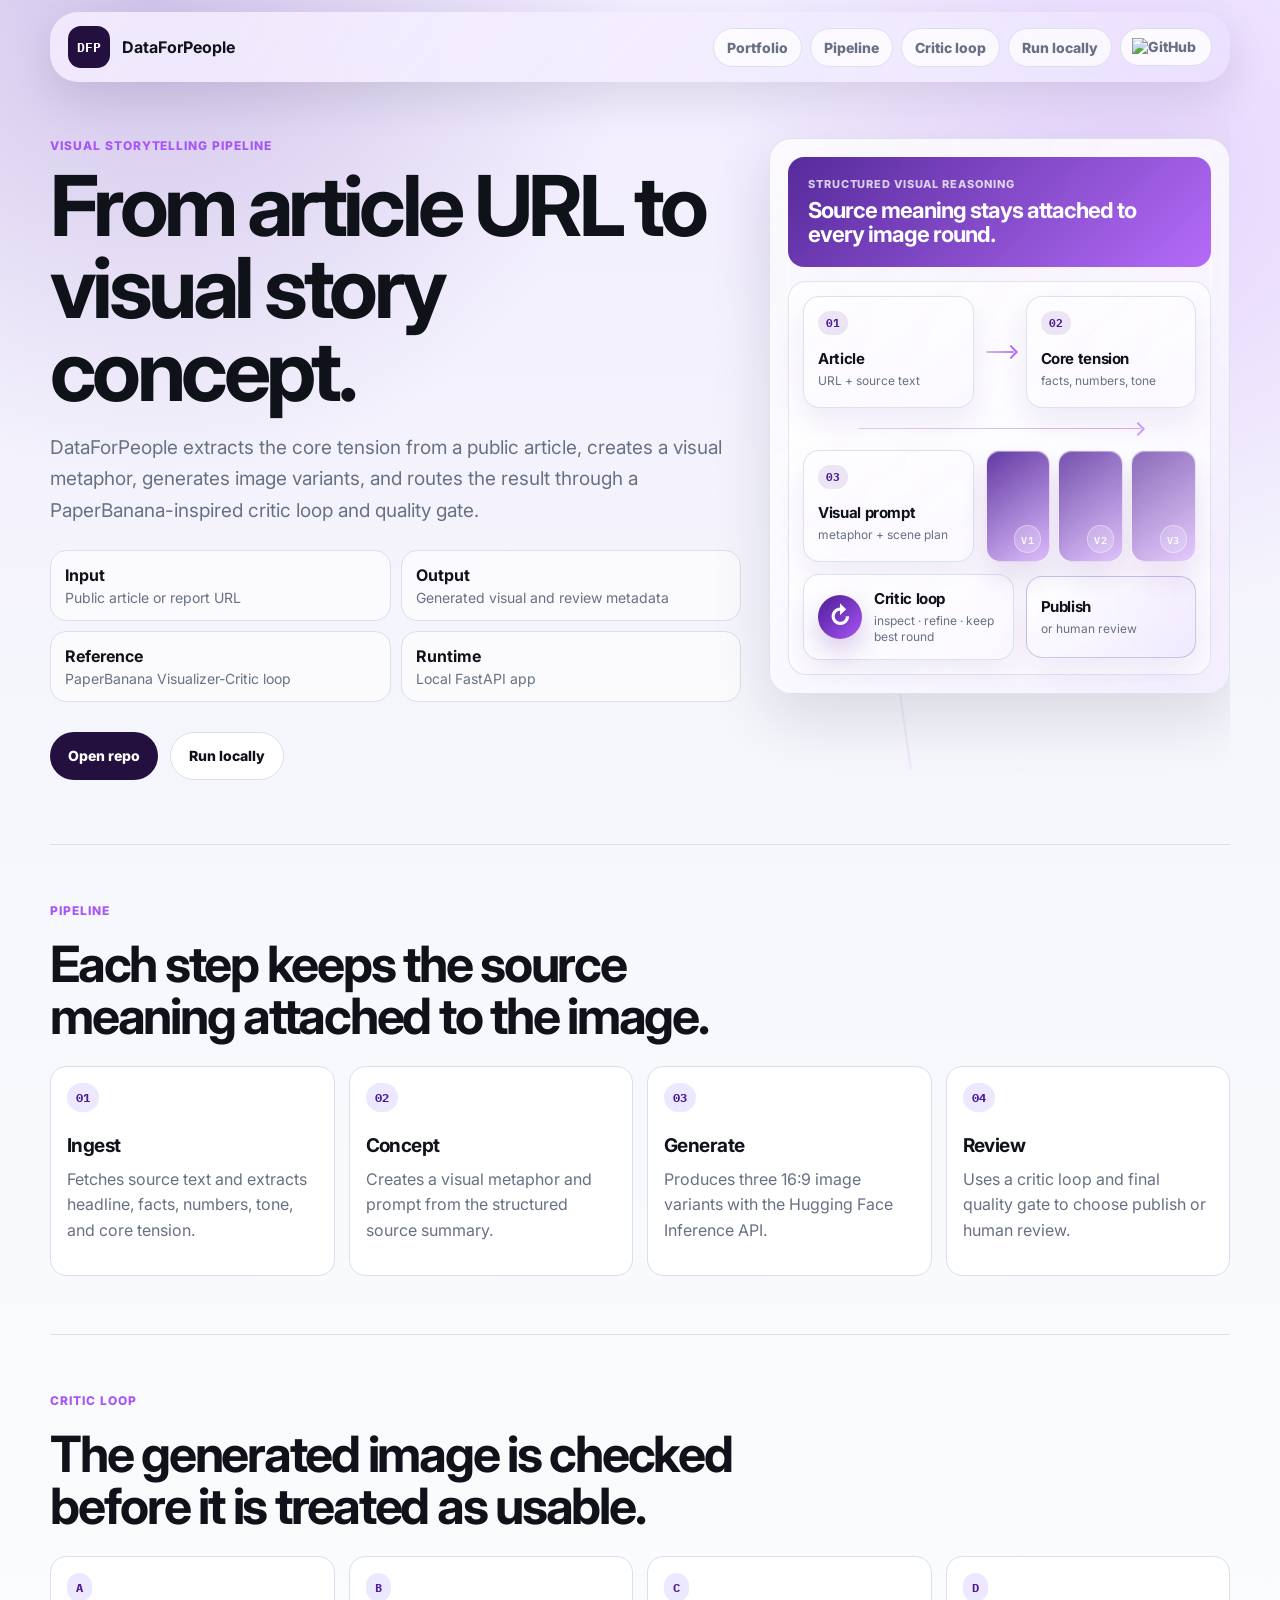
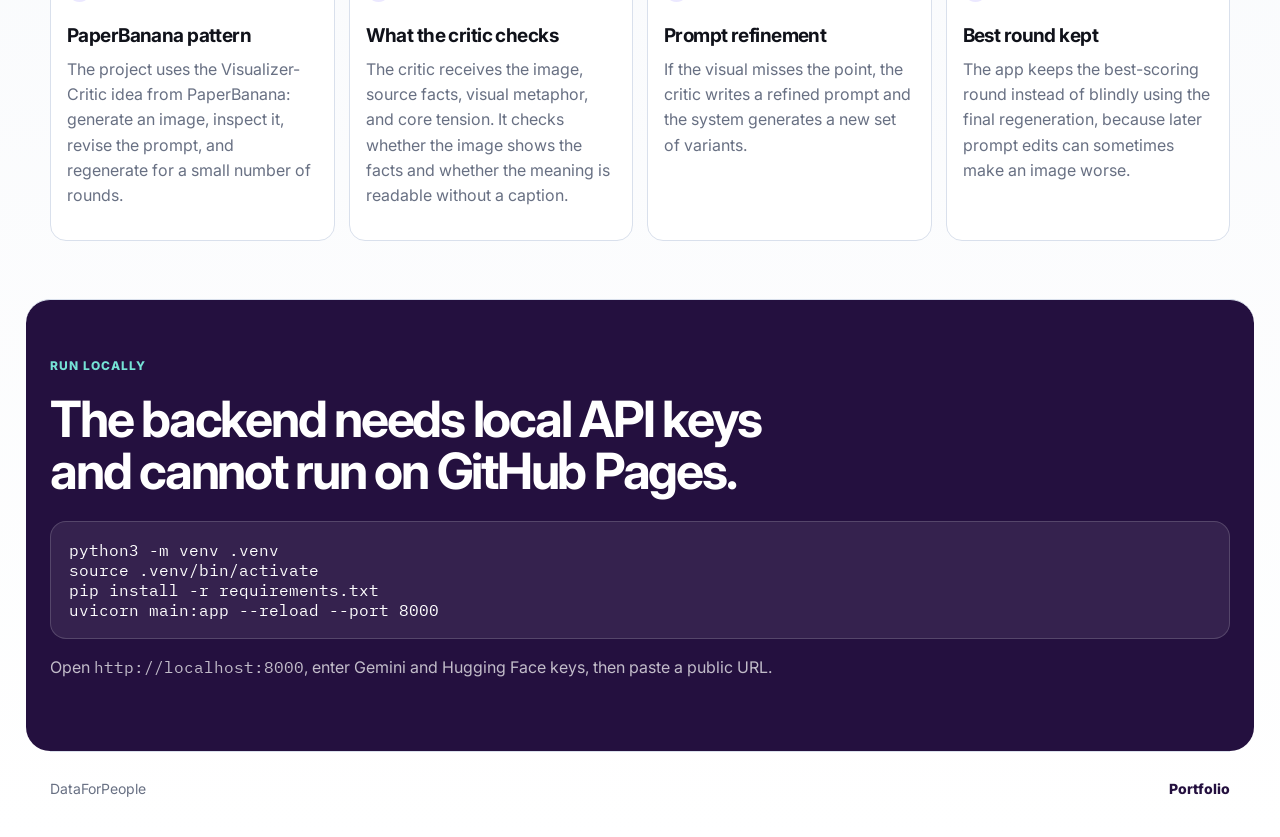
==== commit 6029bbc0: "update" ====
--- a/docs/index.html
+++ b/docs/index.html
@@ -61,7 +61,7 @@
 
     <main id="top">
       <section class="hero">
-        <div>
+        <div class="hero-copy">
           <p class="eyebrow">Visual storytelling pipeline</p>
           <h1>From article URL to visual story concept.</h1>
           <p class="hero-text">
@@ -69,6 +69,24 @@
             generates image variants, and routes the result through a PaperBanana-inspired critic loop
             and quality gate.
           </p>
+          <div class="panel-grid">
+            <div>
+              <strong>Input</strong>
+              <span>Public article or report URL</span>
+            </div>
+            <div>
+              <strong>Output</strong>
+              <span>Generated visual and review metadata</span>
+            </div>
+            <div>
+              <strong>Reference</strong>
+              <span>PaperBanana Visualizer-Critic loop</span>
+            </div>
+            <div>
+              <strong>Runtime</strong>
+              <span>Local FastAPI app</span>
+            </div>
+          </div>
           <div class="hero-actions">
             <a class="button primary" href="https://github.com/fbaakyildiz/DataForPeople" target="_blank" rel="noreferrer">Open repo</a>
             <a class="button secondary" href="#run">Run locally</a>
@@ -112,24 +130,6 @@
             <div class="flow-gate">
               <strong>Publish</strong>
               <span>or human review</span>
-            </div>
-          </div>
-          <div class="panel-grid">
-            <div>
-              <strong>Input</strong>
-              <span>Public article or report URL</span>
-            </div>
-            <div>
-              <strong>Output</strong>
-              <span>Generated visual and review metadata</span>
-            </div>
-            <div>
-              <strong>Reference</strong>
-              <span>PaperBanana Visualizer-Critic loop</span>
-            </div>
-            <div>
-              <strong>Runtime</strong>
-              <span>Local FastAPI app</span>
             </div>
           </div>
         </aside>
--- a/docs/styles.css
+++ b/docs/styles.css
@@ -126,7 +126,7 @@
   grid-template-columns: minmax(0, 1.2fr) minmax(320px, 0.8fr);
   gap: 28px;
   min-height: 600px;
-  align-items: center;
+  align-items: start;
   padding: 56px 0 64px;
 }
 
@@ -167,6 +167,17 @@
   color: var(--muted);
   font-size: 19px;
   line-height: 1.65;
+}
+
+.hero-copy .panel-grid {
+  grid-template-columns: repeat(2, minmax(0, 1fr));
+  max-width: 720px;
+  margin-top: 24px;
+}
+
+.hero-copy .panel-grid div {
+  background: rgba(255, 255, 255, 0.62);
+  padding: 14px;
 }
 
 .hero-actions {
@@ -570,6 +581,10 @@
     width: 100%;
   }
 
+  .hero-copy .panel-grid {
+    grid-template-columns: 1fr;
+  }
+
   .flow-diagram {
     grid-template-areas:
       "source"
